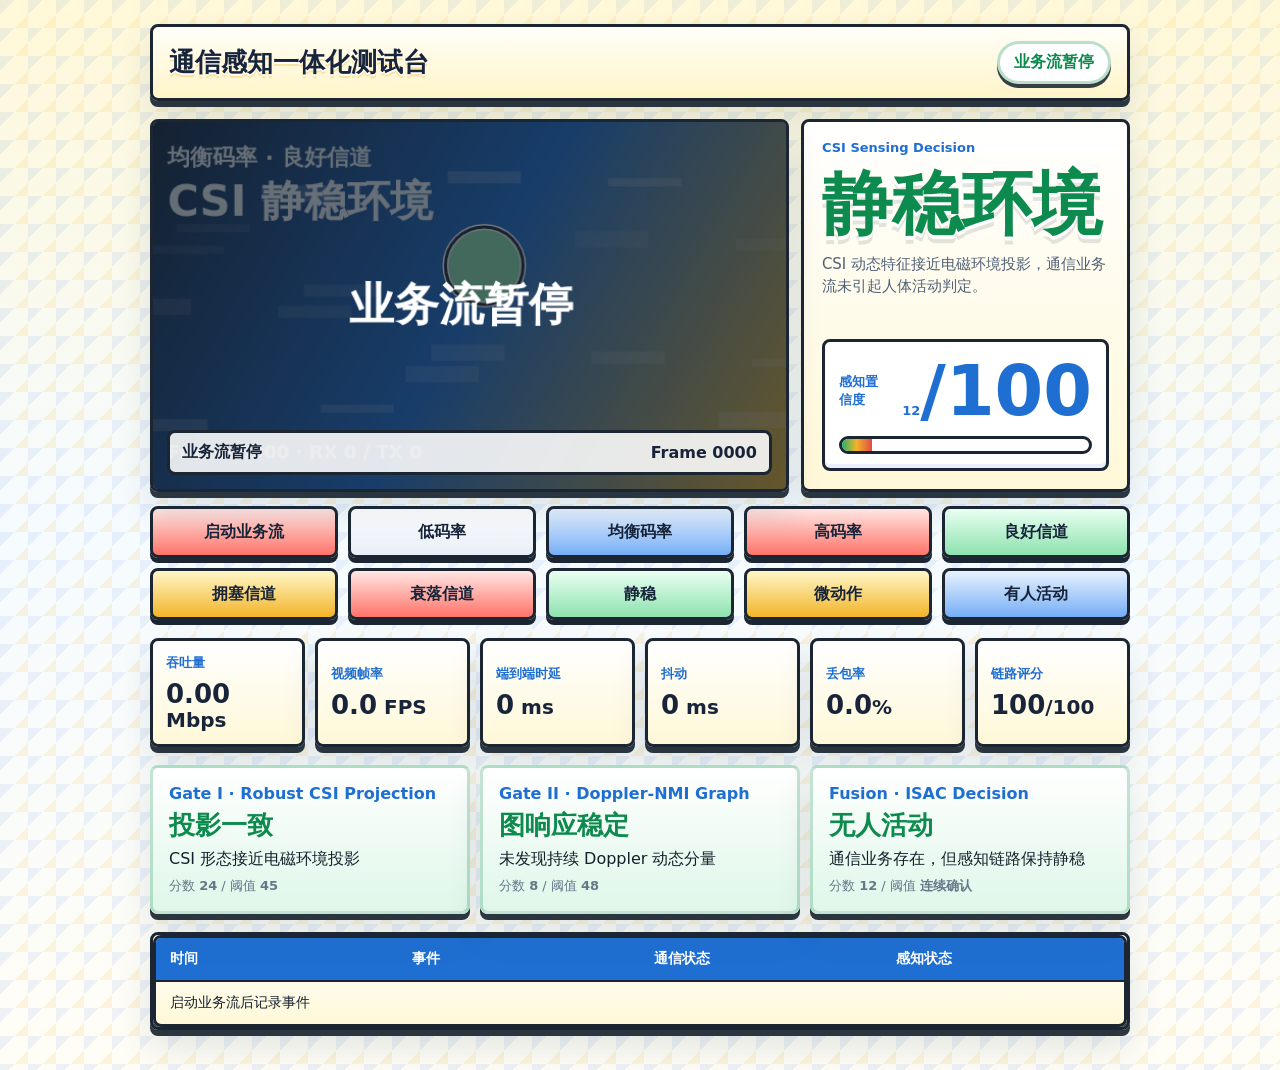
==== isac.html @ 3b0f59c4 "Add ISAC stream test page" ====
<!doctype html>
<html lang="zh-CN">
  <head>
    <meta charset="UTF-8" />
    <meta name="viewport" content="width=device-width, initial-scale=1.0" />
    <title>通信感知一体化测试台</title>
    <link rel="stylesheet" href="./styles.css" />
  </head>
  <body>
    <main class="shell">
      <header class="topbar">
        <div>
          <h1>通信感知一体化测试台</h1>
        </div>
        <div class="status-pill ok" id="linkStatus">模拟链路就绪</div>
      </header>

      <section class="isac-hero" aria-label="通信感知一体化主视图">
        <div class="video-stage">
          <canvas id="videoCanvas" width="640" height="360" aria-label="类视频业务流画面"></canvas>
          <div class="video-hud">
            <span id="streamState">业务流暂停</span>
            <strong id="frameId">Frame 0000</strong>
          </div>
        </div>
        <div class="isac-decision">
          <span>CSI Sensing Decision</span>
          <strong id="presenceState">待初始化</strong>
          <p id="presenceText">启动业务流后，可同时观察视频链路质量与 CSI 感知判断。</p>
          <div class="change-meter" aria-label="感知置信度">
            <div class="meter-head">
              <span>感知置信度</span>
              <strong><span id="presenceScore">0</span>/100</strong>
            </div>
            <div class="score-bar"><span id="scoreFill"></span></div>
          </div>
        </div>
      </section>

      <section class="isac-controls" aria-label="通信感知测试控制">
        <button class="test-button danger" id="streamToggle">启动业务流</button>
        <button class="test-button secondary" data-profile="low">低码率</button>
        <button class="test-button medium" data-profile="balanced">均衡码率</button>
        <button class="test-button danger" data-profile="high">高码率</button>
        <button class="test-button stable" data-channel="good">良好信道</button>
        <button class="test-button warn" data-channel="congested">拥塞信道</button>
        <button class="test-button danger" data-channel="fading">衰落信道</button>
        <button class="test-button stable" data-sensing="stable">静稳</button>
        <button class="test-button weak" data-sensing="weak">微动作</button>
        <button class="test-button medium" data-sensing="active">有人活动</button>
      </section>

      <section class="comm-grid" aria-label="通信性能">
        <article>
          <span>吞吐量</span>
          <strong><b id="throughput">0.00</b> Mbps</strong>
        </article>
        <article>
          <span>视频帧率</span>
          <strong><b id="fps">0.0</b> FPS</strong>
        </article>
        <article>
          <span>端到端时延</span>
          <strong><b id="latency">0</b> ms</strong>
        </article>
        <article>
          <span>抖动</span>
          <strong><b id="jitter">0</b> ms</strong>
        </article>
        <article>
          <span>丢包率</span>
          <strong><b id="lossRate">0.0</b>%</strong>
        </article>
        <article>
          <span>链路评分</span>
          <strong><b id="linkScore">0</b>/100</strong>
        </article>
      </section>

      <section class="alert-grid" aria-label="感知门控">
        <article class="alert-card idle" id="changeCard">
          <span>Gate I · Robust CSI Projection</span>
          <strong id="changeStatus">待初始化</strong>
          <p id="changeText">通信业务流未启动</p>
          <small>分数 <b id="changeScore">0</b> / 阈值 <b id="changeThreshold">45</b></small>
        </article>
        <article class="alert-card idle" id="paperCard">
          <span>Gate II · Doppler-NMI Graph</span>
          <strong id="paperStatus">待初始化</strong>
          <p id="paperText">等待动态子载波响应</p>
          <small>分数 <b id="paperScore">0</b> / 阈值 <b id="paperThreshold">48</b></small>
        </article>
        <article class="alert-card idle" id="combinedCard">
          <span>Fusion · ISAC Decision</span>
          <strong id="combinedStatus">待初始化</strong>
          <p id="combinedText">同步观察通信性能和感知结果</p>
          <small>分数 <b id="combinedScore">0</b> / 阈值 <b id="combinedThreshold">连续确认</b></small>
        </article>
      </section>

      <section class="isac-log" aria-label="业务流事件">
        <div class="motion-table-wrap">
          <table class="motion-table">
            <thead>
              <tr>
                <th>时间</th>
                <th>事件</th>
                <th>通信状态</th>
                <th>感知状态</th>
              </tr>
            </thead>
            <tbody id="eventRows">
              <tr>
                <td colspan="4">启动业务流后记录事件</td>
              </tr>
            </tbody>
          </table>
        </div>
      </section>
    </main>

    <script src="./isac.js?v=version4-isac-20260528"></script>
  </body>
</html>
---- styles.css ----
:root {
  color-scheme: light;
  --bg: #f3f6fa;
  --panel: #ffffff;
  --line: #d6e0ea;
  --text: #14202b;
  --muted: #667789;
  --blue: #1f6fd2;
  --green: #0d8a4d;
  --red: #d64141;
  --amber: #c98916;
  --shadow: 0 18px 48px rgba(24, 44, 68, 0.1);
  font-family: Inter, ui-sans-serif, system-ui, -apple-system, BlinkMacSystemFont, "PingFang SC", "Microsoft YaHei", sans-serif;
}

* {
  box-sizing: border-box;
}

body {
  margin: 0;
  min-height: 100vh;
  background: var(--bg);
  color: var(--text);
}

button {
  font: inherit;
}

h1,
p {
  margin: 0;
}

.shell {
  width: min(920px, calc(100vw - 32px));
  margin: 0 auto;
  padding: 24px 0 40px;
}

.topbar {
  display: flex;
  align-items: center;
  justify-content: space-between;
  gap: 16px;
  margin-bottom: 18px;
}

.topbar > div:first-child {
  min-width: 0;
}

.topbar h1 {
  font-size: clamp(20px, 2.6vw, 26px);
  line-height: 1.18;
}

.topbar p,
.hero-panel p,
.info-grid span,
.meter-head span,
.alert-card span,
.alert-card small,
.method-strip p,
.method-strip span {
  color: var(--muted);
}

.status-pill {
  border: 1px solid var(--line);
  border-radius: 999px;
  background: var(--panel);
  padding: 8px 14px;
  color: var(--muted);
  white-space: nowrap;
}

.status-pill.ok {
  color: var(--green);
  border-color: rgba(13, 138, 77, 0.28);
}

.status-pill.warn {
  color: var(--amber);
  border-color: rgba(201, 137, 22, 0.34);
}

.hero-panel {
  min-height: 320px;
  border: 1px solid var(--line);
  border-radius: 12px;
  background: var(--panel);
  box-shadow: var(--shadow);
  padding: 34px;
  display: grid;
  align-content: center;
  justify-items: center;
  text-align: center;
}

.judgement {
  font-size: clamp(52px, 8.6vw, 100px);
  line-height: 1;
  font-weight: 850;
  letter-spacing: 0;
  color: var(--muted);
}

.judgement.idle,
.judgement.baseline {
  color: var(--amber);
}

.judgement.empty {
  color: var(--green);
}

.judgement.present {
  color: var(--red);
}

.judgement.stable {
  color: var(--green);
}

.judgement.candidate,
.judgement.weak {
  color: var(--amber);
}

.judgement.medium {
  color: var(--blue);
}

.judgement.strong {
  color: var(--red);
}

.hero-panel p {
  margin-top: 20px;
  font-size: 18px;
  line-height: 1.55;
}

.change-meter {
  width: min(520px, 100%);
  margin-top: 28px;
}

.meter-head {
  display: flex;
  align-items: center;
  justify-content: space-between;
  gap: 12px;
  margin-bottom: 10px;
  font-size: 15px;
}

.meter-head strong {
  color: var(--blue);
  font-size: 20px;
}

.score-bar {
  height: 14px;
  border: 1px solid var(--line);
  border-radius: 999px;
  overflow: hidden;
  background: #edf2f7;
}

.score-bar span {
  display: block;
  height: 100%;
  width: 0%;
  background: linear-gradient(90deg, var(--green), var(--amber), var(--red));
  transition: width 180ms ease;
}

.main-button {
  width: 100%;
  min-height: 58px;
  margin-top: 18px;
  border: 1px solid var(--blue);
  border-radius: 8px;
  background: var(--blue);
  color: #fff;
  font-size: 20px;
  font-weight: 800;
  cursor: pointer;
}

.main-button.stop {
  border-color: var(--red);
  background: var(--red);
}

.main-button:disabled {
  cursor: wait;
  opacity: 0.72;
}

.motion-panel {
  margin-top: 18px;
  display: grid;
  grid-template-columns: 0.92fr 1.08fr;
  gap: 10px;
}

.motion-visual,
.motion-table-wrap {
  border: 1px solid var(--line);
  border-radius: 10px;
  background: var(--panel);
  box-shadow: var(--shadow);
}

.motion-visual {
  min-height: 194px;
  padding: 18px;
  display: grid;
  grid-template-columns: 150px 1fr;
  align-items: center;
  gap: 18px;
}

.motion-mascot {
  --motion-scale: 0;
  position: relative;
  width: 150px;
  aspect-ratio: 1;
  display: grid;
  place-items: center;
  transform: scale(calc(0.9 + var(--motion-scale) * 0.0016));
  transition: transform 180ms ease, filter 180ms ease;
}

.motion-mascot::before,
.motion-mascot::after {
  content: "";
  position: absolute;
  inset: calc(10px - var(--motion-scale) * 0.025px);
  border-radius: 50%;
  background: transparent;
  border: 1px dashed rgba(31, 111, 210, 0.34);
  z-index: 0;
  transform-origin: center;
}

.motion-mascot::before {
  transform: rotate(-22deg);
}

.motion-mascot::after {
  inset: calc(24px - var(--motion-scale) * 0.035px);
  border-style: solid;
  border-color: rgba(255, 207, 50, 0.58);
  transform: rotate(28deg);
}

.motion-mascot.active {
  filter: saturate(1.18);
  animation: mascotBounce 1.25s ease-in-out infinite;
}

.mascot-body {
  position: relative;
  z-index: 1;
  width: 122px;
  height: 122px;
  border-radius: 54% 54% 46% 46%;
  display: grid;
  align-content: center;
  justify-items: center;
  text-align: center;
  border: 2px solid #1b2632;
  background:
    radial-gradient(circle at 50% 35%, rgba(255, 255, 255, 0.74) 0 10%, transparent 11%),
    conic-gradient(from -45deg, #ffcf32, #7bdff2, #1f6fd2, #ffcf32);
  box-shadow:
    0 0 0 calc(var(--motion-scale) * 0.08px) rgba(255, 207, 50, 0.18),
    0 0 calc(18px + var(--motion-scale) * 0.24px) rgba(255, 207, 50, 0.35);
}

.mascot-body::before {
  content: "";
  position: absolute;
  top: 17px;
  width: 36px;
  height: 46px;
  border-radius: 3px;
  background: rgba(255, 239, 118, 0.88);
  clip-path: polygon(44% 0, 100% 0, 62% 40%, 90% 40%, 28% 100%, 42% 56%, 12% 56%);
  opacity: calc(0.36 + var(--motion-scale) * 0.004);
}

.mascot-body span {
  position: relative;
  z-index: 1;
  display: block;
  margin-top: 22px;
  font-size: 38px;
  font-weight: 850;
  line-height: 1;
  color: var(--text);
}

.mascot-body small {
  position: relative;
  z-index: 1;
  display: block;
  margin-top: 5px;
  color: var(--muted);
  font-size: 12px;
  font-weight: 700;
}

.spark,
.bolt {
  position: absolute;
  opacity: calc(0.12 + var(--motion-scale) * 0.0088);
  pointer-events: none;
}

.spark {
  width: calc(8px + var(--motion-scale) * 0.08px);
  aspect-ratio: 1;
  border-radius: 50%;
  background: #ffdd3d;
  box-shadow: 0 0 18px rgba(255, 221, 61, 0.8);
  animation: sparkDrift 1.5s ease-in-out infinite;
}

.spark-a {
  left: 2px;
  top: 68px;
}

.spark-b {
  right: 8px;
  top: 48px;
  animation-delay: 0.22s;
}

.spark-c {
  left: 62px;
  bottom: 6px;
  animation-delay: 0.42s;
}

.bolt {
  width: calc(24px + var(--motion-scale) * 0.16px);
  height: calc(54px + var(--motion-scale) * 0.22px);
  background: #ffdd3d;
  clip-path: polygon(42% 0, 100% 0, 62% 38%, 92% 38%, 26% 100%, 42% 52%, 12% 52%);
  filter: drop-shadow(0 0 10px rgba(255, 221, 61, 0.72));
  animation: boltFlash 1.1s ease-in-out infinite;
}

.bolt-left {
  left: -8px;
  top: 22px;
  transform: rotate(-22deg);
}

.bolt-right {
  right: -10px;
  top: 76px;
  transform: scaleX(-1) rotate(-18deg);
  animation-delay: 0.28s;
}

.motion-copy span,
.motion-table th {
  color: var(--muted);
  font-size: 13px;
}

.motion-copy strong {
  display: block;
  margin-top: 8px;
  font-size: 28px;
  line-height: 1.12;
}

.motion-copy p {
  margin-top: 10px;
  color: var(--muted);
  font-size: 15px;
}

.motion-table-wrap {
  overflow: hidden;
}

.motion-table {
  width: 100%;
  border-collapse: collapse;
  table-layout: fixed;
}

.motion-table th,
.motion-table td {
  padding: 12px 14px;
  border-bottom: 1px solid var(--line);
  text-align: left;
  font-size: 14px;
  vertical-align: top;
}

.motion-table tbody tr:last-child td {
  border-bottom: 0;
}

.motion-table td {
  color: var(--text);
}

.motion-table td:nth-child(2) {
  font-weight: 800;
}

td.scale-cell strong,
td.scale-cell small {
  display: block;
}

td.scale-cell small {
  margin-top: 3px;
  color: var(--muted);
  font-size: 12px;
  font-weight: 700;
}

@keyframes mascotBounce {
  0%, 100% {
    transform: scale(calc(0.9 + var(--motion-scale) * 0.0016)) translateY(0);
  }
  50% {
    transform: scale(calc(0.93 + var(--motion-scale) * 0.0018)) translateY(-4px);
  }
}

@keyframes sparkDrift {
  0%, 100% {
    transform: translate(0, 0) scale(0.75);
  }
  50% {
    transform: translate(5px, -7px) scale(1.08);
  }
}

@keyframes boltFlash {
  0%, 100% {
    opacity: calc(0.1 + var(--motion-scale) * 0.005);
  }
  50% {
    opacity: calc(0.2 + var(--motion-scale) * 0.009);
  }
}

.method-strip {
  margin-top: 18px;
  display: grid;
  grid-template-columns: repeat(4, 1fr);
  gap: 10px;
}

.method-strip div {
  min-height: 118px;
  border: 1px solid var(--line);
  border-radius: 10px;
  background: var(--panel);
  box-shadow: var(--shadow);
  padding: 14px;
  display: grid;
  align-content: start;
  gap: 8px;
}

.method-strip span {
  font-size: 12px;
  font-weight: 800;
}

.method-strip strong {
  font-size: 16px;
  line-height: 1.25;
}

.method-strip p {
  font-size: 13px;
  line-height: 1.4;
}

.alert-grid {
  margin-top: 18px;
  display: grid;
  grid-template-columns: repeat(3, 1fr);
  gap: 10px;
}

.alert-card {
  min-height: 138px;
  border: 1px solid var(--line);
  border-radius: 10px;
  background: var(--panel);
  box-shadow: var(--shadow);
  padding: 16px;
  display: grid;
  align-content: start;
  gap: 8px;
}

.alert-card strong {
  font-size: 26px;
  line-height: 1.1;
  color: var(--muted);
}

.alert-card p {
  color: var(--text);
  line-height: 1.35;
}

.alert-card small {
  font-size: 13px;
}

.alert-card.hit {
  border-color: rgba(214, 65, 65, 0.38);
}

.alert-card.hit strong {
  color: var(--red);
}

.alert-card.clear {
  border-color: rgba(13, 138, 77, 0.24);
}

.alert-card.clear strong {
  color: var(--green);
}

.alert-card.wait strong {
  color: var(--amber);
}

.info-grid {
  margin-top: 18px;
  display: grid;
  grid-template-columns: repeat(4, 1fr);
  gap: 10px;
}

.info-grid div {
  border: 1px solid var(--line);
  border-radius: 10px;
  background: var(--panel);
  box-shadow: var(--shadow);
  padding: 14px;
}

.info-grid span {
  display: block;
  font-size: 13px;
}

.info-grid strong {
  display: block;
  margin-top: 8px;
  font-size: 22px;
}

body {
  background:
    linear-gradient(135deg, rgba(39, 107, 220, 0.08) 25%, transparent 25%) 0 0 / 28px 28px,
    linear-gradient(315deg, rgba(242, 180, 41, 0.12) 25%, transparent 25%) 0 0 / 28px 28px,
    linear-gradient(180deg, #fff8d8 0%, #f5fbff 48%, #fffdf5 100%);
}

.shell {
  width: min(980px, calc(100vw - 32px));
}

.topbar,
.hero-panel,
.motion-visual,
.motion-table-wrap,
.alert-card,
.info-grid div,
.method-strip div {
  border: 3px solid #1b2632;
  border-radius: 8px;
  box-shadow: 0 6px 0 rgba(27, 38, 50, 0.92), 0 18px 34px rgba(39, 68, 96, 0.13);
}

.topbar {
  padding: 14px 16px;
  background: linear-gradient(180deg, #fffef8, #fff5c9);
}

.topbar h1 {
  color: #17243a;
  text-shadow: 0 2px 0 #ffffff, 0 4px 0 rgba(242, 180, 41, 0.35);
}

.status-pill {
  border: 3px solid #1b2632;
  border-radius: 999px;
  background: #ffffff;
  box-shadow: 0 4px 0 rgba(27, 38, 50, 0.88);
  font-weight: 800;
}

.hero-panel {
  position: relative;
  overflow: hidden;
  background:
    linear-gradient(90deg, rgba(255, 255, 255, 0.84) 0 49%, rgba(255, 255, 255, 0.46) 50% 100%) 0 0 / 26px 26px,
    linear-gradient(180deg, #fffef8 0%, #ffffff 58%, #fff3bd 100%);
}

.hero-panel::before {
  content: "";
  position: absolute;
  inset: 0 0 auto;
  height: 18px;
  background: linear-gradient(90deg, #e34a45 0 34%, #ffffff 34% 42%, #1f6fd2 42% 74%, #f2b429 74% 100%);
  border-bottom: 3px solid #1b2632;
}

.judgement {
  color: #1b2632;
  text-shadow: 0 4px 0 #ffffff, 0 8px 0 rgba(27, 38, 50, 0.12);
}

.judgement.idle,
.judgement.baseline {
  color: #d99100;
}

.change-meter {
  border: 3px solid #1b2632;
  border-radius: 8px;
  background: #ffffff;
  padding: 14px;
  box-shadow: inset 0 -4px 0 rgba(39, 107, 210, 0.1);
}

.score-bar {
  height: 18px;
  border: 3px solid #1b2632;
  background: #ffffff;
}

.score-bar span {
  background: linear-gradient(90deg, #24b36b, #f2b429 48%, #e34a45);
}

.main-button {
  border: 3px solid #1b2632;
  border-radius: 8px;
  background: linear-gradient(180deg, #ff6b60, #e33f3a);
  box-shadow: 0 7px 0 #1b2632;
  letter-spacing: 0;
}

.main-button.stop {
  border-color: #1b2632;
  background: linear-gradient(180deg, #357ee7, #1f5fc5);
}

.main-button:active {
  transform: translateY(4px);
  box-shadow: 0 3px 0 #1b2632;
}

.test-controls {
  margin-top: 18px;
  display: grid;
  grid-template-columns: repeat(6, 1fr);
  gap: 10px;
}

.test-button {
  min-height: 52px;
  border: 3px solid #1b2632;
  border-radius: 8px;
  background: linear-gradient(180deg, #ffffff, #fff5c9);
  box-shadow: 0 5px 0 #1b2632;
  color: #17243a;
  font-weight: 900;
  cursor: pointer;
}

.test-button.secondary {
  background: linear-gradient(180deg, #ffffff, #e8eef7);
}

.test-button.warn,
.test-button.weak {
  background: linear-gradient(180deg, #fff7c8, #f2b429);
}

.test-button.stable {
  background: linear-gradient(180deg, #e9fff2, #8ee2ae);
}

.test-button.medium {
  background: linear-gradient(180deg, #e8f2ff, #75aef5);
}

.test-button.danger {
  background: linear-gradient(180deg, #ffe6e3, #ff7369);
}

.test-button:active {
  transform: translateY(3px);
  box-shadow: 0 2px 0 #1b2632;
}

.isac-hero {
  margin-top: 18px;
  display: grid;
  grid-template-columns: minmax(0, 1.32fr) minmax(280px, 0.68fr);
  gap: 12px;
  align-items: stretch;
}

.video-stage,
.isac-decision,
.comm-grid article,
.isac-log {
  border: 3px solid #1b2632;
  border-radius: 8px;
  background: linear-gradient(180deg, #ffffff, #fff8d8);
  box-shadow: 0 6px 0 rgba(27, 38, 50, 0.92), 0 18px 34px rgba(39, 68, 96, 0.13);
}

.video-stage {
  position: relative;
  overflow: hidden;
  min-height: 330px;
}

#videoCanvas {
  display: block;
  width: 100%;
  height: 100%;
  min-height: 330px;
  object-fit: cover;
  background: #17243a;
}

.video-hud {
  position: absolute;
  left: 14px;
  right: 14px;
  bottom: 14px;
  display: flex;
  align-items: center;
  justify-content: space-between;
  gap: 10px;
  border: 3px solid #1b2632;
  border-radius: 8px;
  background: rgba(255, 255, 255, 0.88);
  padding: 9px 12px;
  color: #17243a;
  font-weight: 900;
}

.isac-decision {
  min-height: 330px;
  padding: 18px;
  display: grid;
  align-content: center;
  gap: 14px;
}

.isac-decision span,
.comm-grid article span {
  color: #1f6fd2;
  font-size: 13px;
  font-weight: 900;
}

.isac-decision strong {
  font-size: clamp(42px, 7vw, 70px);
  line-height: 1;
}

.isac-decision p {
  color: #506176;
  font-size: 15px;
  line-height: 1.48;
}

.isac-controls {
  margin-top: 14px;
  display: grid;
  grid-template-columns: repeat(5, minmax(0, 1fr));
  gap: 10px;
}

.comm-grid {
  margin-top: 18px;
  display: grid;
  grid-template-columns: repeat(6, minmax(0, 1fr));
  gap: 10px;
}

.comm-grid article {
  min-height: 94px;
  padding: 13px;
  display: grid;
  align-content: center;
  gap: 8px;
}

.comm-grid article strong {
  color: #17243a;
  font-size: 20px;
  line-height: 1.1;
}

.comm-grid article b {
  font-size: 26px;
}

.isac-log {
  margin-top: 18px;
  overflow: hidden;
}

.motion-visual,
.motion-table-wrap,
.alert-card,
.info-grid div,
.method-strip div,
.comm-grid article,
.isac-log {
  background: linear-gradient(180deg, #ffffff, #fff8d8);
}

.motion-mascot::before {
  border-color: rgba(227, 74, 69, 0.55);
}

.motion-mascot::after {
  border-color: rgba(39, 107, 220, 0.55);
}

.mascot-body {
  border: 3px solid #1b2632;
  box-shadow:
    0 5px 0 rgba(27, 38, 50, 0.92),
    0 0 calc(18px + var(--motion-scale) * 0.24px) rgba(255, 207, 50, 0.46);
}

.motion-table th {
  background: #1f6fd2;
  color: #ffffff;
}

.motion-table th,
.motion-table td {
  border-bottom: 2px solid #1b2632;
}

.alert-card span,
.method-strip span {
  color: #1f6fd2;
  font-weight: 900;
}

.alert-card strong,
.info-grid strong,
.method-strip strong,
.motion-copy strong {
  color: #17243a;
}

.alert-card.hit {
  background: linear-gradient(180deg, #fff8d8, #ffe0dd);
}

.alert-card.clear {
  background: linear-gradient(180deg, #ffffff, #dff7e9);
}

.alert-card.wait {
  background: linear-gradient(180deg, #ffffff, #fff1bb);
}

@media (max-width: 760px) {
  .topbar,
  .test-controls,
  .isac-controls,
  .isac-hero,
  .comm-grid,
  .method-strip,
  .alert-grid,
  .motion-panel,
  .info-grid {
    display: grid;
    grid-template-columns: 1fr;
  }

  .motion-visual {
    grid-template-columns: 1fr;
    justify-items: center;
    text-align: center;
  }

  .video-stage,
  .isac-decision,
  #videoCanvas {
    min-height: 260px;
  }

  .video-hud {
    align-items: flex-start;
    flex-direction: column;
  }

  .hero-panel {
    min-height: 300px;
    padding: 28px 20px;
  }

  .judgement {
    font-size: clamp(50px, 15vw, 74px);
  }

  .motion-table th,
  .motion-table td {
    padding: 10px 8px;
    font-size: 13px;
  }

  .hero-panel {
    padding: 30px 18px;
  }
}
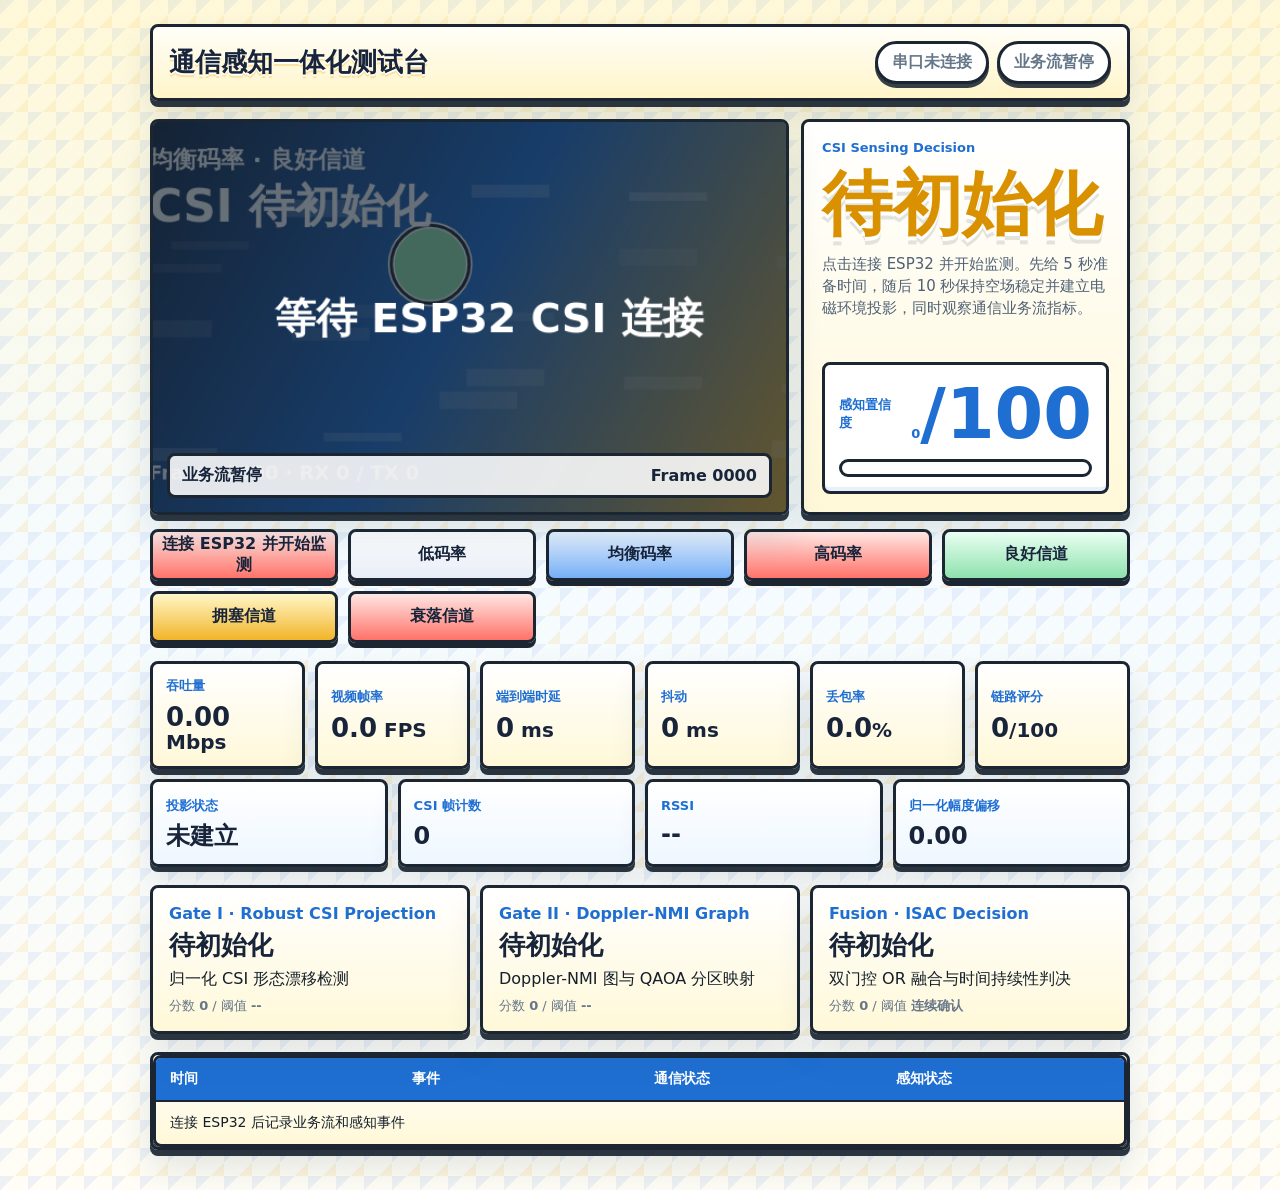
==== commit 58cbc96f: "Merge real CSI monitoring into ISAC page" ====
--- a/isac.html
+++ b/isac.html
@@ -12,7 +12,10 @@
         <div>
           <h1>通信感知一体化测试台</h1>
         </div>
-        <div class="status-pill ok" id="linkStatus">模拟链路就绪</div>
+        <div class="status-stack">
+          <div class="status-pill" id="serialStatus">串口未连接</div>
+          <div class="status-pill ok" id="linkStatus">业务流暂停</div>
+        </div>
       </header>
 
       <section class="isac-hero" aria-label="通信感知一体化主视图">
@@ -26,7 +29,7 @@
         <div class="isac-decision">
           <span>CSI Sensing Decision</span>
           <strong id="presenceState">待初始化</strong>
-          <p id="presenceText">启动业务流后，可同时观察视频链路质量与 CSI 感知判断。</p>
+          <p id="presenceText">点击连接 ESP32 并开始监测。页面会先给 5 秒准备时间，再用 10 秒空场 CSI 建立电磁环境投影，同时显示通信业务流指标。</p>
           <div class="change-meter" aria-label="感知置信度">
             <div class="meter-head">
               <span>感知置信度</span>
@@ -38,16 +41,13 @@
       </section>
 
       <section class="isac-controls" aria-label="通信感知测试控制">
-        <button class="test-button danger" id="streamToggle">启动业务流</button>
+        <button class="test-button danger" id="mainButton">连接 ESP32 并开始监测</button>
         <button class="test-button secondary" data-profile="low">低码率</button>
         <button class="test-button medium" data-profile="balanced">均衡码率</button>
         <button class="test-button danger" data-profile="high">高码率</button>
         <button class="test-button stable" data-channel="good">良好信道</button>
         <button class="test-button warn" data-channel="congested">拥塞信道</button>
         <button class="test-button danger" data-channel="fading">衰落信道</button>
-        <button class="test-button stable" data-sensing="stable">静稳</button>
-        <button class="test-button weak" data-sensing="weak">微动作</button>
-        <button class="test-button medium" data-sensing="active">有人活动</button>
       </section>
 
       <section class="comm-grid" aria-label="通信性能">
@@ -74,6 +74,25 @@
         <article>
           <span>链路评分</span>
           <strong><b id="linkScore">0</b>/100</strong>
+        </article>
+      </section>
+
+      <section class="csi-grid" aria-label="真实 CSI 状态">
+        <article>
+          <span>投影状态</span>
+          <strong id="calibStatus">未建立</strong>
+        </article>
+        <article>
+          <span>CSI 帧计数</span>
+          <strong id="packetCount">0</strong>
+        </article>
+        <article>
+          <span>RSSI</span>
+          <strong id="rssiValue">--</strong>
+        </article>
+        <article>
+          <span>归一化幅度偏移</span>
+          <strong id="ampShift">0.00</strong>
         </article>
       </section>
 
@@ -119,6 +138,6 @@
       </section>
     </main>
 
-    <script src="./isac.js?v=version4-isac-20260528"></script>
+    <script src="./isac-real.js?v=version4-real-isac-merge-20260528"></script>
   </body>
 </html>
--- a/styles.css
+++ b/styles.css
@@ -86,6 +86,13 @@
   border-color: rgba(201, 137, 22, 0.34);
 }
 
+.status-stack {
+  display: flex;
+  flex-wrap: wrap;
+  justify-content: flex-end;
+  gap: 8px;
+}
+
 .hero-panel {
   min-height: 320px;
   border: 1px solid var(--line);
@@ -720,6 +727,16 @@
 .test-button:active {
   transform: translateY(3px);
   box-shadow: 0 2px 0 #1b2632;
+}
+
+.test-button.stop {
+  background: linear-gradient(180deg, #e8f2ff, #1f6fd2);
+  color: #ffffff;
+}
+
+.test-button:disabled {
+  cursor: wait;
+  opacity: 0.72;
 }
 
 .isac-hero {
@@ -812,6 +829,13 @@
   gap: 10px;
 }
 
+.csi-grid {
+  margin-top: 10px;
+  display: grid;
+  grid-template-columns: repeat(4, minmax(0, 1fr));
+  gap: 10px;
+}
+
 .comm-grid article {
   min-height: 94px;
   padding: 13px;
@@ -820,9 +844,33 @@
   gap: 8px;
 }
 
+.csi-grid article {
+  min-height: 88px;
+  padding: 13px;
+  display: grid;
+  align-content: center;
+  gap: 8px;
+  border: 3px solid #1b2632;
+  border-radius: 8px;
+  background: linear-gradient(180deg, #ffffff, #eef7ff);
+  box-shadow: 0 5px 0 rgba(27, 38, 50, 0.92), 0 14px 28px rgba(39, 68, 96, 0.12);
+}
+
 .comm-grid article strong {
   color: #17243a;
   font-size: 20px;
+  line-height: 1.1;
+}
+
+.csi-grid article span {
+  color: #1f6fd2;
+  font-size: 13px;
+  font-weight: 900;
+}
+
+.csi-grid article strong {
+  color: #17243a;
+  font-size: 24px;
   line-height: 1.1;
 }
 
@@ -901,6 +949,7 @@
   .isac-controls,
   .isac-hero,
   .comm-grid,
+  .csi-grid,
   .method-strip,
   .alert-grid,
   .motion-panel,
@@ -915,6 +964,10 @@
     text-align: center;
   }
 
+  .status-stack {
+    justify-content: flex-start;
+  }
+
   .video-stage,
   .isac-decision,
   #videoCanvas {
